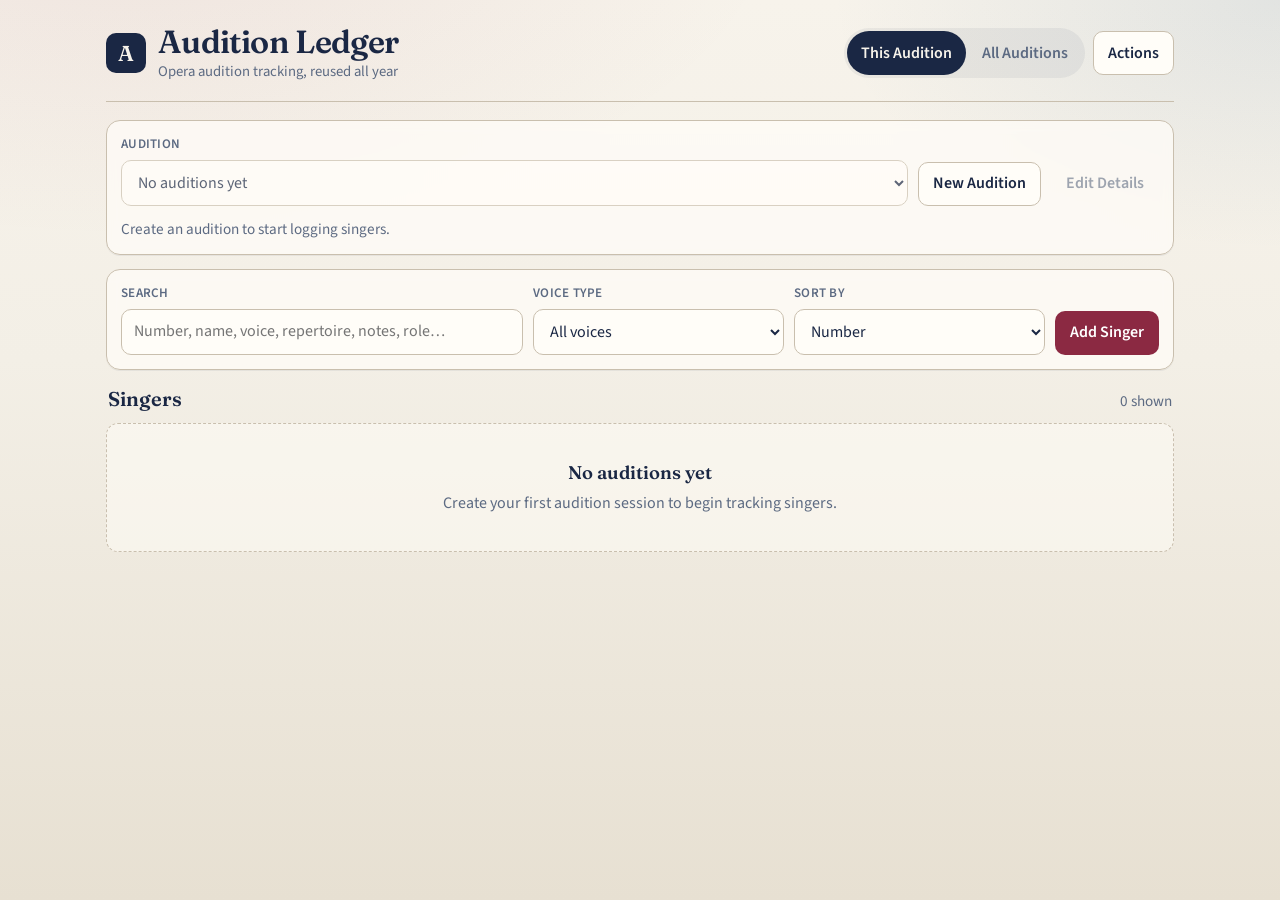
==== index.html @ 77c2b848 "Add Audition Ledger static PWA Co-authored-by: Cursor <cursoragent@cursor.com>" ====
<!DOCTYPE html>
<html lang="en">
  <head>
    <meta charset="utf-8" />
    <meta name="viewport" content="width=device-width, initial-scale=1, viewport-fit=cover" />
    <meta name="theme-color" content="#1a2744" />
    <meta name="mobile-web-app-capable" content="yes" />
    <meta name="apple-mobile-web-app-status-bar-style" content="default" />
    <meta name="apple-mobile-web-app-title" content="Audition Ledger" />
    <meta name="description" content="Track opera audition singers across every session of the year." />
    <link rel="manifest" href="manifest.webmanifest" />
    <link rel="apple-touch-icon" href="icons/icon-180.png" />
    <link rel="icon" type="image/png" sizes="192x192" href="icons/icon-192.png" />
    <link rel="stylesheet" href="styles.css" />
    <title>Audition Ledger</title>
  </head>
  <body>
    <div class="app">
      <header class="header">
        <div class="brand">
          <div class="brand-mark" aria-hidden="true">A</div>
          <div class="brand-text">
            <h1 class="brand-title">Audition Ledger</h1>
            <p class="brand-sub">Opera audition tracking, reused all year</p>
          </div>
        </div>
        <div class="header-actions">
          <div class="view-toggle" role="group" aria-label="View">
            <button type="button" id="view-session" aria-pressed="true">This Audition</button>
            <button type="button" id="view-all" aria-pressed="false">All Auditions</button>
          </div>
          <div class="menu">
            <button type="button" class="btn btn-secondary" id="menu-btn" aria-haspopup="true" aria-expanded="false">
              Actions
            </button>
            <div class="menu-panel" id="menu-panel" role="menu">
              <button type="button" role="menuitem" id="action-export">Export Excel</button>
              <button type="button" role="menuitem" id="action-backup">Save to Files</button>
              <button type="button" role="menuitem" id="action-restore">Load from Files</button>
              <button type="button" role="menuitem" class="danger" id="action-delete-session">Delete Audition</button>
            </div>
          </div>
        </div>
      </header>

      <section class="panel session-bar" id="session-panel" aria-label="Audition session">
        <div class="session-row">
          <div class="field">
            <label for="audition-select">Audition</label>
            <select id="audition-select"></select>
          </div>
          <button type="button" class="btn btn-secondary" id="new-audition-btn">New Audition</button>
          <button type="button" class="btn btn-ghost" id="edit-audition-btn">Edit Details</button>
        </div>
        <div class="session-meta" id="session-meta"></div>
      </section>

      <section class="panel toolbar" aria-label="Search and filters">
        <div class="field search">
          <label for="search-input">Search</label>
          <input id="search-input" type="search" placeholder="Number, name, voice, repertoire, notes, role…" autocomplete="off" />
        </div>
        <div class="field">
          <label for="voice-filter">Voice type</label>
          <select id="voice-filter">
            <option value="">All voices</option>
          </select>
        </div>
        <div class="field">
          <label for="sort-by">Sort by</label>
          <select id="sort-by">
            <option value="number">Number</option>
            <option value="name">Name</option>
            <option value="voiceType">Voice type</option>
          </select>
        </div>
        <button type="button" class="btn btn-primary" id="add-singer-btn">Add Singer</button>
      </section>

      <section aria-label="Singers">
        <div class="list-header">
          <h2 id="list-title">Singers</h2>
          <div class="count" id="list-count"></div>
        </div>
        <div class="singer-list" id="singer-list"></div>
      </section>
    </div>

    <!-- Audition dialog -->
    <div class="dialog-backdrop" id="audition-dialog" role="dialog" aria-modal="true" aria-labelledby="audition-dialog-title">
      <div class="dialog">
        <h2 id="audition-dialog-title">Audition</h2>
        <form id="audition-form">
          <div class="form-grid">
            <div class="field span-2">
              <label for="audition-name">Name</label>
              <input id="audition-name" required maxlength="120" placeholder="e.g. Spring Young Artist Auditions" />
            </div>
            <div class="field">
              <label for="audition-date">Date</label>
              <input id="audition-date" type="date" required />
            </div>
            <div class="field">
              <label for="audition-location">Location</label>
              <input id="audition-location" maxlength="120" placeholder="City or venue" />
            </div>
          </div>
          <div class="dialog-actions">
            <button type="button" class="btn btn-secondary" data-close="audition-dialog">Cancel</button>
            <button type="submit" class="btn btn-primary">Save</button>
          </div>
        </form>
      </div>
    </div>

    <!-- Singer dialog -->
    <div class="dialog-backdrop" id="singer-dialog" role="dialog" aria-modal="true" aria-labelledby="singer-dialog-title">
      <div class="dialog">
        <h2 id="singer-dialog-title">Singer</h2>
        <form id="singer-form">
          <input type="hidden" id="singer-id" />
          <input type="hidden" id="singer-audition-id" />
          <div class="form-grid">
            <div class="field">
              <label for="singer-number">Number</label>
              <input id="singer-number" required inputmode="numeric" maxlength="20" />
            </div>
            <div class="field">
              <label for="singer-voice">Voice type</label>
              <select id="singer-voice" required></select>
            </div>
            <div class="field span-2">
              <label for="singer-name">Name <span style="font-weight:400;text-transform:none;letter-spacing:0">(optional)</span></label>
              <input id="singer-name" maxlength="120" placeholder="Leave blank if not tracked" />
            </div>
            <div class="field span-2">
              <label for="singer-repertoire">Repertoire</label>
              <textarea id="singer-repertoire" maxlength="2000" placeholder="What the singer performed"></textarea>
            </div>
            <div class="field span-2">
              <label for="singer-notes">Notes</label>
              <textarea id="singer-notes" maxlength="4000" placeholder="Observations from the audition"></textarea>
            </div>
            <div class="field span-2">
              <label for="singer-role">Role considered</label>
              <input id="singer-role" maxlength="200" placeholder="Role you would cast them in" />
            </div>
          </div>
          <div class="dialog-actions">
            <button type="button" class="btn btn-danger hidden" id="delete-singer-btn">Delete</button>
            <span style="flex:1"></span>
            <button type="button" class="btn btn-secondary" data-close="singer-dialog">Cancel</button>
            <button type="submit" class="btn btn-primary">Save</button>
          </div>
        </form>
      </div>
    </div>

    <!-- Confirm dialog -->
    <div class="dialog-backdrop" id="confirm-dialog" role="dialog" aria-modal="true" aria-labelledby="confirm-title">
      <div class="dialog">
        <h2 id="confirm-title">Confirm</h2>
        <p id="confirm-message"></p>
        <div class="dialog-actions">
          <button type="button" class="btn btn-secondary" id="confirm-cancel">Cancel</button>
          <button type="button" class="btn btn-primary" id="confirm-ok">Continue</button>
        </div>
      </div>
    </div>

    <input type="file" id="restore-input" accept="application/json,.json" class="hidden" />
    <div class="toast" id="toast" role="status" aria-live="polite"></div>

    <script src="vendor/xlsx.full.min.js"></script>
    <script src="export.js"></script>
    <script src="app.js"></script>
  </body>
</html>
---- styles.css ----
@font-face {
  font-family: "Fraunces";
  src: url("fonts/fraunces-400.woff2") format("woff2");
  font-weight: 400;
  font-style: normal;
  font-display: swap;
}

@font-face {
  font-family: "Fraunces";
  src: url("fonts/fraunces-600.woff2") format("woff2");
  font-weight: 600;
  font-style: normal;
  font-display: swap;
}

@font-face {
  font-family: "Source Sans 3";
  src: url("fonts/source-sans-3-400.woff2") format("woff2");
  font-weight: 400;
  font-style: normal;
  font-display: swap;
}

@font-face {
  font-family: "Source Sans 3";
  src: url("fonts/source-sans-3-600.woff2") format("woff2");
  font-weight: 600;
  font-style: normal;
  font-display: swap;
}

:root {
  --ink: #1a2744;
  --ink-soft: #2c3d5c;
  --paper: #f3efe6;
  --paper-deep: #e7e0d2;
  --line: #c9bfae;
  --accent: #8b2942;
  --accent-hover: #6f2034;
  --text: #1a2744;
  --muted: #5c6a82;
  --danger: #9b1c1c;
  --focus: #2a5f8f;
  --ok: #1f6b4a;
  --shadow: 0 1px 0 rgba(26, 39, 68, 0.06);
  --radius: 10px;
  --touch: 44px;
  --font-display: "Fraunces", "Palatino Linotype", Palatino, serif;
  --font-body: "Source Sans 3", "Segoe UI", sans-serif;
}

*,
*::before,
*::after {
  box-sizing: border-box;
}

html,
body {
  margin: 0;
  min-height: 100%;
}

body {
  font-family: var(--font-body);
  color: var(--text);
  background:
    radial-gradient(1200px 600px at 10% -10%, rgba(139, 41, 66, 0.08), transparent 55%),
    radial-gradient(900px 500px at 100% 0%, rgba(42, 95, 143, 0.1), transparent 50%),
    linear-gradient(180deg, #f7f3eb 0%, var(--paper) 40%, var(--paper-deep) 100%);
  background-attachment: fixed;
  line-height: 1.45;
  -webkit-tap-highlight-color: transparent;
}

button,
input,
select,
textarea {
  font: inherit;
  color: inherit;
}

button {
  cursor: pointer;
}

.app {
  max-width: 1100px;
  margin: 0 auto;
  padding: 16px 16px 48px;
}

/* Header */
.header {
  display: flex;
  flex-wrap: wrap;
  align-items: center;
  gap: 12px 16px;
  padding: 8px 0 18px;
  border-bottom: 1px solid var(--line);
  margin-bottom: 18px;
}

.brand {
  display: flex;
  align-items: center;
  gap: 12px;
  min-width: 0;
  flex: 1 1 auto;
}

.brand-mark {
  width: 40px;
  height: 40px;
  border-radius: 10px;
  background: var(--ink);
  color: #f7f3eb;
  display: grid;
  place-items: center;
  font-family: var(--font-display);
  font-weight: 600;
  font-size: 1.35rem;
  flex-shrink: 0;
}

.brand-text {
  min-width: 0;
}

.brand-title {
  font-family: var(--font-display);
  font-weight: 600;
  font-size: clamp(1.55rem, 3.5vw, 2rem);
  letter-spacing: -0.02em;
  line-height: 1.1;
  margin: 0;
}

.brand-sub {
  margin: 2px 0 0;
  color: var(--muted);
  font-size: 0.92rem;
}

.header-actions {
  display: flex;
  flex-wrap: wrap;
  gap: 8px;
  align-items: center;
}

.view-toggle {
  display: inline-flex;
  background: rgba(26, 39, 68, 0.06);
  border-radius: 999px;
  padding: 3px;
  gap: 2px;
}

.view-toggle button {
  min-height: var(--touch);
  border: 0;
  background: transparent;
  padding: 0 14px;
  border-radius: 999px;
  color: var(--muted);
  font-weight: 600;
}

.view-toggle button[aria-pressed="true"] {
  background: var(--ink);
  color: #f7f3eb;
}

.menu {
  position: relative;
}

.menu-panel {
  position: absolute;
  right: 0;
  top: calc(100% + 6px);
  min-width: 220px;
  background: #fffdf8;
  border: 1px solid var(--line);
  border-radius: var(--radius);
  box-shadow: 0 12px 32px rgba(26, 39, 68, 0.14);
  padding: 6px;
  z-index: 40;
  display: none;
}

.menu-panel.open {
  display: block;
}

.menu-panel button {
  width: 100%;
  min-height: var(--touch);
  border: 0;
  background: transparent;
  text-align: left;
  padding: 0 12px;
  border-radius: 8px;
  font-weight: 600;
}

.menu-panel button:hover,
.menu-panel button:focus-visible {
  background: rgba(26, 39, 68, 0.06);
}

.menu-panel .danger {
  color: var(--danger);
}

/* Buttons */
.btn {
  min-height: var(--touch);
  min-width: var(--touch);
  border-radius: 10px;
  border: 1px solid transparent;
  padding: 0 14px;
  font-weight: 600;
  display: inline-flex;
  align-items: center;
  justify-content: center;
  gap: 8px;
  transition: background 0.15s ease, color 0.15s ease, border-color 0.15s ease;
}

.btn:disabled {
  opacity: 0.45;
  cursor: not-allowed;
}

.btn:focus-visible,
.field input:focus-visible,
.field select:focus-visible,
.field textarea:focus-visible {
  outline: 2px solid var(--focus);
  outline-offset: 2px;
}

.btn-primary {
  background: var(--accent);
  color: #fff;
}

.btn-primary:hover {
  background: var(--accent-hover);
}

.btn-secondary {
  background: #fffdf8;
  border-color: var(--line);
  color: var(--ink);
}

.btn-secondary:hover {
  background: var(--paper-deep);
}

.btn-ghost {
  background: transparent;
  border-color: transparent;
  color: var(--ink-soft);
}

.btn-ghost:hover {
  background: rgba(26, 39, 68, 0.06);
}

.btn-danger {
  background: transparent;
  border-color: rgba(155, 28, 28, 0.35);
  color: var(--danger);
}

.btn-danger:hover {
  background: rgba(155, 28, 28, 0.08);
}

.btn-icon {
  padding: 0;
  width: var(--touch);
}

/* Panels */
.panel {
  background: rgba(255, 253, 248, 0.72);
  border: 1px solid var(--line);
  border-radius: 14px;
  padding: 14px;
  margin-bottom: 14px;
  box-shadow: var(--shadow);
  backdrop-filter: blur(6px);
}

.session-bar {
  display: grid;
  gap: 12px;
}

.session-row {
  display: flex;
  flex-wrap: wrap;
  gap: 10px;
  align-items: end;
}

.session-row .field {
  flex: 1 1 180px;
}

.session-meta {
  display: flex;
  flex-wrap: wrap;
  gap: 8px 16px;
  color: var(--muted);
  font-size: 0.95rem;
}

.session-meta strong {
  color: var(--ink);
  font-weight: 600;
}

.toolbar {
  display: flex;
  flex-wrap: wrap;
  gap: 10px;
  align-items: end;
}

.toolbar .field {
  flex: 1 1 160px;
}

.toolbar .field.search {
  flex: 2 1 220px;
}

.field {
  display: flex;
  flex-direction: column;
  gap: 6px;
  min-width: 0;
}

.field label {
  font-size: 0.82rem;
  font-weight: 600;
  letter-spacing: 0.02em;
  text-transform: uppercase;
  color: var(--muted);
}

.field input,
.field select,
.field textarea {
  min-height: var(--touch);
  border: 1px solid var(--line);
  border-radius: 10px;
  background: #fffdf8;
  padding: 10px 12px;
  width: 100%;
}

.field textarea {
  min-height: 96px;
  resize: vertical;
}

.field.inline-check {
  flex-direction: row;
  align-items: center;
  gap: 8px;
  min-height: var(--touch);
}

.field.inline-check label {
  text-transform: none;
  letter-spacing: 0;
  font-size: 0.95rem;
  color: var(--text);
}

/* List */
.list-header {
  display: flex;
  justify-content: space-between;
  align-items: baseline;
  gap: 12px;
  margin: 4px 2px 10px;
}

.list-header h2 {
  margin: 0;
  font-family: var(--font-display);
  font-size: 1.25rem;
  font-weight: 600;
}

.count {
  color: var(--muted);
  font-size: 0.95rem;
}

.singer-list {
  display: flex;
  flex-direction: column;
  gap: 8px;
}

.singer-row {
  border: 1px solid var(--line);
  border-radius: 12px;
  background: #fffdf8;
  overflow: hidden;
}

.singer-summary {
  width: 100%;
  border: 0;
  background: transparent;
  display: grid;
  grid-template-columns: 56px 1fr auto;
  gap: 10px;
  align-items: center;
  text-align: left;
  min-height: 56px;
  padding: 10px 12px;
}

.singer-num {
  font-family: var(--font-display);
  font-weight: 600;
  font-size: 1.2rem;
  color: var(--ink);
}

.singer-main {
  min-width: 0;
}

.singer-name {
  font-weight: 600;
  white-space: nowrap;
  overflow: hidden;
  text-overflow: ellipsis;
}

.singer-meta {
  color: var(--muted);
  font-size: 0.92rem;
  white-space: nowrap;
  overflow: hidden;
  text-overflow: ellipsis;
}

.singer-voice {
  font-size: 0.85rem;
  font-weight: 600;
  color: var(--accent);
  white-space: nowrap;
}

.singer-detail {
  display: none;
  border-top: 1px solid var(--line);
  padding: 12px;
  background: rgba(243, 239, 230, 0.55);
}

.singer-row.open .singer-detail {
  display: block;
}

.form-grid {
  display: grid;
  grid-template-columns: repeat(2, minmax(0, 1fr));
  gap: 12px;
}

.form-grid .span-2 {
  grid-column: 1 / -1;
}

.form-actions {
  display: flex;
  flex-wrap: wrap;
  gap: 8px;
  margin-top: 12px;
}

.empty {
  text-align: center;
  padding: 36px 16px;
  color: var(--muted);
  border: 1px dashed var(--line);
  border-radius: 12px;
  background: rgba(255, 253, 248, 0.5);
}

.empty strong {
  display: block;
  color: var(--ink);
  font-family: var(--font-display);
  font-size: 1.15rem;
  margin-bottom: 6px;
}

/* Dialogs */
.dialog-backdrop {
  position: fixed;
  inset: 0;
  background: rgba(26, 39, 68, 0.45);
  display: none;
  align-items: center;
  justify-content: center;
  padding: 16px;
  z-index: 50;
}

.dialog-backdrop.open {
  display: flex;
}

.dialog {
  width: min(480px, 100%);
  background: #fffdf8;
  border-radius: 14px;
  border: 1px solid var(--line);
  padding: 18px;
  box-shadow: 0 20px 48px rgba(26, 39, 68, 0.25);
}

.dialog h2 {
  margin: 0 0 8px;
  font-family: var(--font-display);
  font-size: 1.35rem;
}

.dialog p {
  margin: 0 0 14px;
  color: var(--muted);
}

.dialog-actions {
  display: flex;
  flex-wrap: wrap;
  gap: 8px;
  justify-content: flex-end;
  margin-top: 8px;
}

.toast {
  position: fixed;
  left: 50%;
  bottom: 24px;
  transform: translateX(-50%) translateY(20px);
  background: var(--ink);
  color: #f7f3eb;
  padding: 12px 16px;
  border-radius: 999px;
  font-weight: 600;
  opacity: 0;
  pointer-events: none;
  transition: opacity 0.2s ease, transform 0.2s ease;
  z-index: 60;
  max-width: calc(100% - 32px);
  text-align: center;
}

.toast.show {
  opacity: 1;
  transform: translateX(-50%) translateY(0);
}

.toast.error {
  background: var(--danger);
}

.hidden {
  display: none !important;
}

@media (max-width: 720px) {
  .form-grid {
    grid-template-columns: 1fr;
  }

  .form-grid .span-2 {
    grid-column: auto;
  }

  .singer-summary {
    grid-template-columns: 48px 1fr;
  }

  .singer-voice {
    grid-column: 2;
  }
}

@media (prefers-reduced-motion: reduce) {
  *,
  *::before,
  *::after {
    transition: none !important;
    animation: none !important;
  }
}
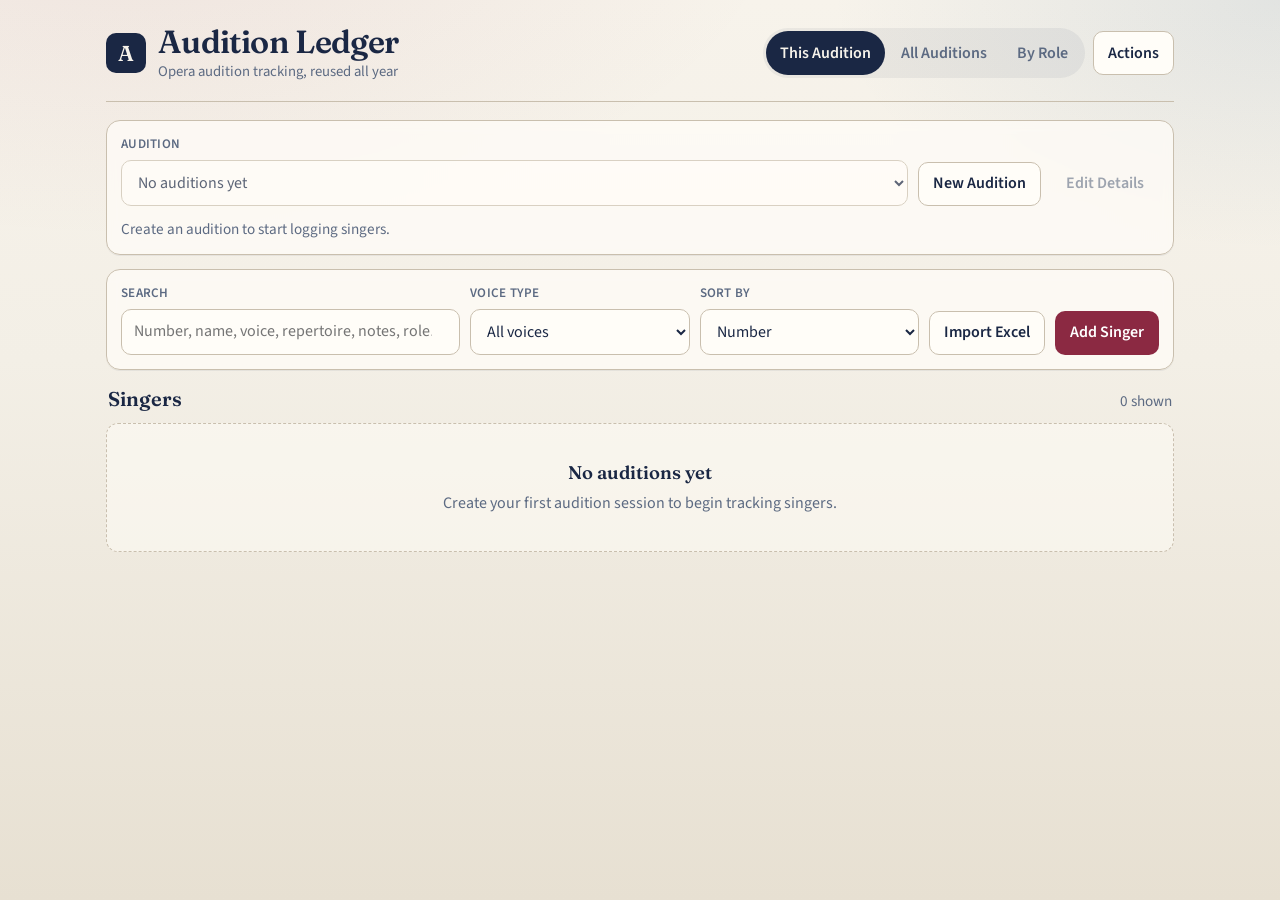
==== commit 2917aeff: "Add roles list, scores, Excel import, and By Role view Per-audition cast roles feed a singer dropdow" ====
--- a/index.html
+++ b/index.html
@@ -28,6 +28,7 @@
           <div class="view-toggle" role="group" aria-label="View">
             <button type="button" id="view-session" aria-pressed="true">This Audition</button>
             <button type="button" id="view-all" aria-pressed="false">All Auditions</button>
+            <button type="button" id="view-by-role" aria-pressed="false">By Role</button>
           </div>
           <div class="menu">
             <button type="button" class="btn btn-secondary" id="menu-btn" aria-haspopup="true" aria-expanded="false">
@@ -55,7 +56,7 @@
         <div class="session-meta" id="session-meta"></div>
       </section>
 
-      <section class="panel toolbar" aria-label="Search and filters">
+      <section class="panel toolbar" id="toolbar-panel" aria-label="Search and filters">
         <div class="field search">
           <label for="search-input">Search</label>
           <input id="search-input" type="search" placeholder="Number, name, voice, repertoire, notes, role…" autocomplete="off" />
@@ -66,14 +67,16 @@
             <option value="">All voices</option>
           </select>
         </div>
-        <div class="field">
+        <div class="field" id="sort-field">
           <label for="sort-by">Sort by</label>
           <select id="sort-by">
             <option value="number">Number</option>
             <option value="name">Name</option>
             <option value="voiceType">Voice type</option>
+            <option value="score">Score</option>
           </select>
         </div>
+        <button type="button" class="btn btn-secondary" id="import-excel-btn">Import Excel</button>
         <button type="button" class="btn btn-primary" id="add-singer-btn">Add Singer</button>
       </section>
 
@@ -103,6 +106,16 @@
             <div class="field">
               <label for="audition-location">Location</label>
               <input id="audition-location" maxlength="120" placeholder="City or venue" />
+            </div>
+            <div class="field span-2">
+              <label>Roles up for consideration</label>
+              <div class="roles-editor">
+                <div class="roles-list" id="roles-list"></div>
+                <div class="roles-add-row">
+                  <input id="role-add-input" type="text" maxlength="120" placeholder="Add a role, e.g. Violetta" autocomplete="off" />
+                  <button type="button" class="btn btn-secondary" id="role-add-btn">Add</button>
+                </div>
+              </div>
             </div>
           </div>
           <div class="dialog-actions">
@@ -141,9 +154,25 @@
               <label for="singer-notes">Notes</label>
               <textarea id="singer-notes" maxlength="4000" placeholder="Observations from the audition"></textarea>
             </div>
-            <div class="field span-2">
+            <div class="field">
               <label for="singer-role">Role considered</label>
-              <input id="singer-role" maxlength="200" placeholder="Role you would cast them in" />
+              <select id="singer-role"></select>
+            </div>
+            <div class="field">
+              <label for="singer-score">Score (1–10)</label>
+              <select id="singer-score">
+                <option value="">—</option>
+                <option value="10">10</option>
+                <option value="9">9</option>
+                <option value="8">8</option>
+                <option value="7">7</option>
+                <option value="6">6</option>
+                <option value="5">5</option>
+                <option value="4">4</option>
+                <option value="3">3</option>
+                <option value="2">2</option>
+                <option value="1">1</option>
+              </select>
             </div>
           </div>
           <div class="dialog-actions">
@@ -169,6 +198,7 @@
     </div>
 
     <input type="file" id="restore-input" accept="application/json,.json" class="hidden" />
+    <input type="file" id="import-excel-input" accept=".xlsx,.xls,application/vnd.openxmlformats-officedocument.spreadsheetml.sheet,application/vnd.ms-excel" class="hidden" />
     <div class="toast" id="toast" role="status" aria-live="polite"></div>
 
     <script src="vendor/xlsx.full.min.js"></script>
--- a/styles.css
+++ b/styles.css
@@ -461,11 +461,124 @@
   text-overflow: ellipsis;
 }
 
+.singer-aside {
+  display: flex;
+  flex-direction: column;
+  align-items: flex-end;
+  gap: 2px;
+  min-width: 0;
+}
+
 .singer-voice {
   font-size: 0.85rem;
   font-weight: 600;
   color: var(--accent);
   white-space: nowrap;
+}
+
+.singer-score {
+  font-size: 0.8rem;
+  font-weight: 600;
+  color: var(--ink);
+  white-space: nowrap;
+}
+
+/* Roles editor */
+.roles-editor {
+  display: grid;
+  gap: 10px;
+}
+
+.roles-list {
+  display: flex;
+  flex-direction: column;
+  gap: 6px;
+  min-height: 44px;
+}
+
+.roles-empty {
+  color: var(--muted);
+  font-size: 0.95rem;
+  padding: 8px 2px;
+}
+
+.role-row {
+  display: flex;
+  align-items: center;
+  justify-content: space-between;
+  gap: 8px;
+  min-height: var(--touch);
+  padding: 4px 8px 4px 12px;
+  border: 1px solid var(--line);
+  border-radius: 10px;
+  background: #fffdf8;
+}
+
+.role-name {
+  font-weight: 600;
+  min-width: 0;
+  overflow: hidden;
+  text-overflow: ellipsis;
+  white-space: nowrap;
+}
+
+.role-actions {
+  display: flex;
+  gap: 2px;
+  flex-shrink: 0;
+}
+
+.roles-add-row {
+  display: flex;
+  gap: 8px;
+  align-items: center;
+}
+
+.roles-add-row input {
+  flex: 1;
+  min-height: var(--touch);
+  border: 1px solid var(--line);
+  border-radius: 10px;
+  background: #fffdf8;
+  padding: 10px 12px;
+}
+
+/* By Role tabulation */
+.role-group {
+  display: flex;
+  flex-direction: column;
+  gap: 8px;
+  margin-bottom: 18px;
+}
+
+.role-group-header {
+  display: flex;
+  justify-content: space-between;
+  align-items: baseline;
+  gap: 12px;
+  padding: 0 2px;
+  border-bottom: 1px solid var(--line);
+  padding-bottom: 6px;
+}
+
+.role-group-header h3 {
+  margin: 0;
+  font-family: var(--font-display);
+  font-size: 1.15rem;
+  font-weight: 600;
+}
+
+.role-group-header span {
+  color: var(--muted);
+  font-size: 0.9rem;
+}
+
+.role-group-empty {
+  color: var(--muted);
+  padding: 12px;
+  border: 1px dashed var(--line);
+  border-radius: 10px;
+  background: rgba(255, 253, 248, 0.45);
 }
 
 .singer-detail {
@@ -601,8 +714,12 @@
     grid-template-columns: 48px 1fr;
   }
 
-  .singer-voice {
+  .singer-aside {
     grid-column: 2;
+    flex-direction: row;
+    justify-content: space-between;
+    align-items: center;
+    width: 100%;
   }
 }
 
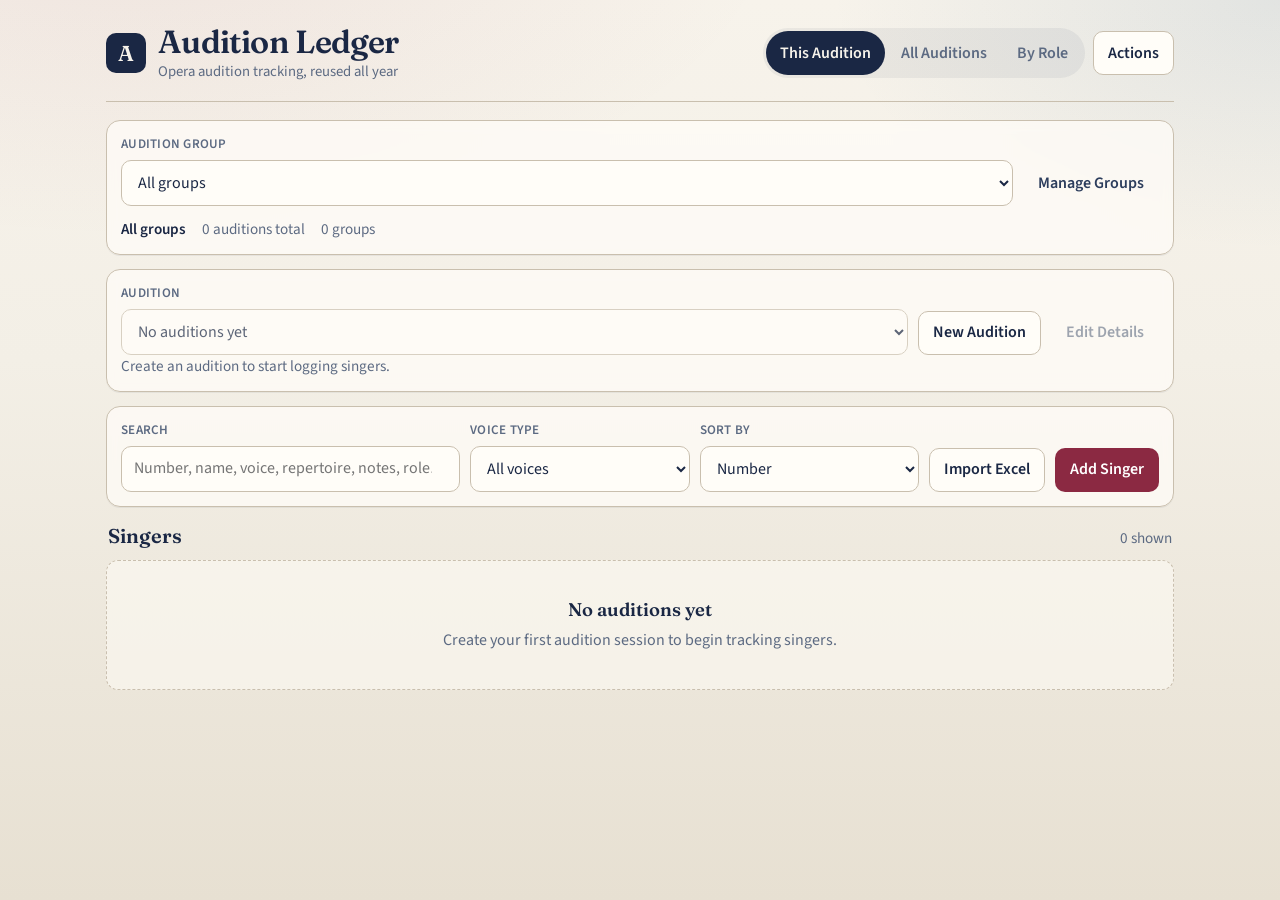
==== commit 74a984d3: "Add Audition Groups to scope search and views Create named groups for related audition dates, assign" ====
--- a/index.html
+++ b/index.html
@@ -35,6 +35,7 @@
               Actions
             </button>
             <div class="menu-panel" id="menu-panel" role="menu">
+              <button type="button" role="menuitem" id="action-manage-groups">Manage Groups</button>
               <button type="button" role="menuitem" id="action-export">Export Excel</button>
               <button type="button" role="menuitem" id="action-backup">Save to Files</button>
               <button type="button" role="menuitem" id="action-restore">Load from Files</button>
@@ -43,6 +44,17 @@
           </div>
         </div>
       </header>
+
+      <section class="panel group-bar" id="group-panel" aria-label="Audition group">
+        <div class="session-row">
+          <div class="field">
+            <label for="group-filter">Audition group</label>
+            <select id="group-filter"></select>
+          </div>
+          <button type="button" class="btn btn-ghost" id="manage-groups-btn">Manage Groups</button>
+        </div>
+        <div class="session-meta" id="group-meta"></div>
+      </section>
 
       <section class="panel session-bar" id="session-panel" aria-label="Audition session">
         <div class="session-row">
@@ -106,6 +118,10 @@
             <div class="field">
               <label for="audition-location">Location</label>
               <input id="audition-location" maxlength="120" placeholder="City or venue" />
+            </div>
+            <div class="field span-2">
+              <label for="audition-group">Audition group</label>
+              <select id="audition-group"></select>
             </div>
             <div class="field span-2">
               <label>Roles up for consideration</label>
@@ -185,6 +201,24 @@
       </div>
     </div>
 
+    <!-- Groups dialog -->
+    <div class="dialog-backdrop" id="groups-dialog" role="dialog" aria-modal="true" aria-labelledby="groups-dialog-title">
+      <div class="dialog">
+        <h2 id="groups-dialog-title">Audition Groups</h2>
+        <p class="dialog-lead">Organize related audition dates so you can search within one group at a time.</p>
+        <div class="groups-editor">
+          <div class="groups-list" id="groups-list"></div>
+          <div class="roles-add-row">
+            <input id="group-add-input" type="text" maxlength="120" placeholder="e.g. Fall 2026 — Spring Operas" autocomplete="off" />
+            <button type="button" class="btn btn-secondary" id="group-add-btn">Add</button>
+          </div>
+        </div>
+        <div class="dialog-actions">
+          <button type="button" class="btn btn-primary" data-close="groups-dialog">Done</button>
+        </div>
+      </div>
+    </div>
+
     <!-- Confirm dialog -->
     <div class="dialog-backdrop" id="confirm-dialog" role="dialog" aria-modal="true" aria-labelledby="confirm-title">
       <div class="dialog">
--- a/styles.css
+++ b/styles.css
@@ -299,9 +299,32 @@
   backdrop-filter: blur(6px);
 }
 
-.session-bar {
+.group-bar {
   display: grid;
   gap: 12px;
+}
+
+.group-count {
+  color: var(--muted);
+  font-weight: 400;
+}
+
+.dialog-lead {
+  margin: 0 0 14px;
+  color: var(--muted);
+}
+
+.groups-editor {
+  display: grid;
+  gap: 10px;
+  margin-bottom: 8px;
+}
+
+.groups-list {
+  display: flex;
+  flex-direction: column;
+  gap: 6px;
+  min-height: 44px;
 }
 
 .session-row {
